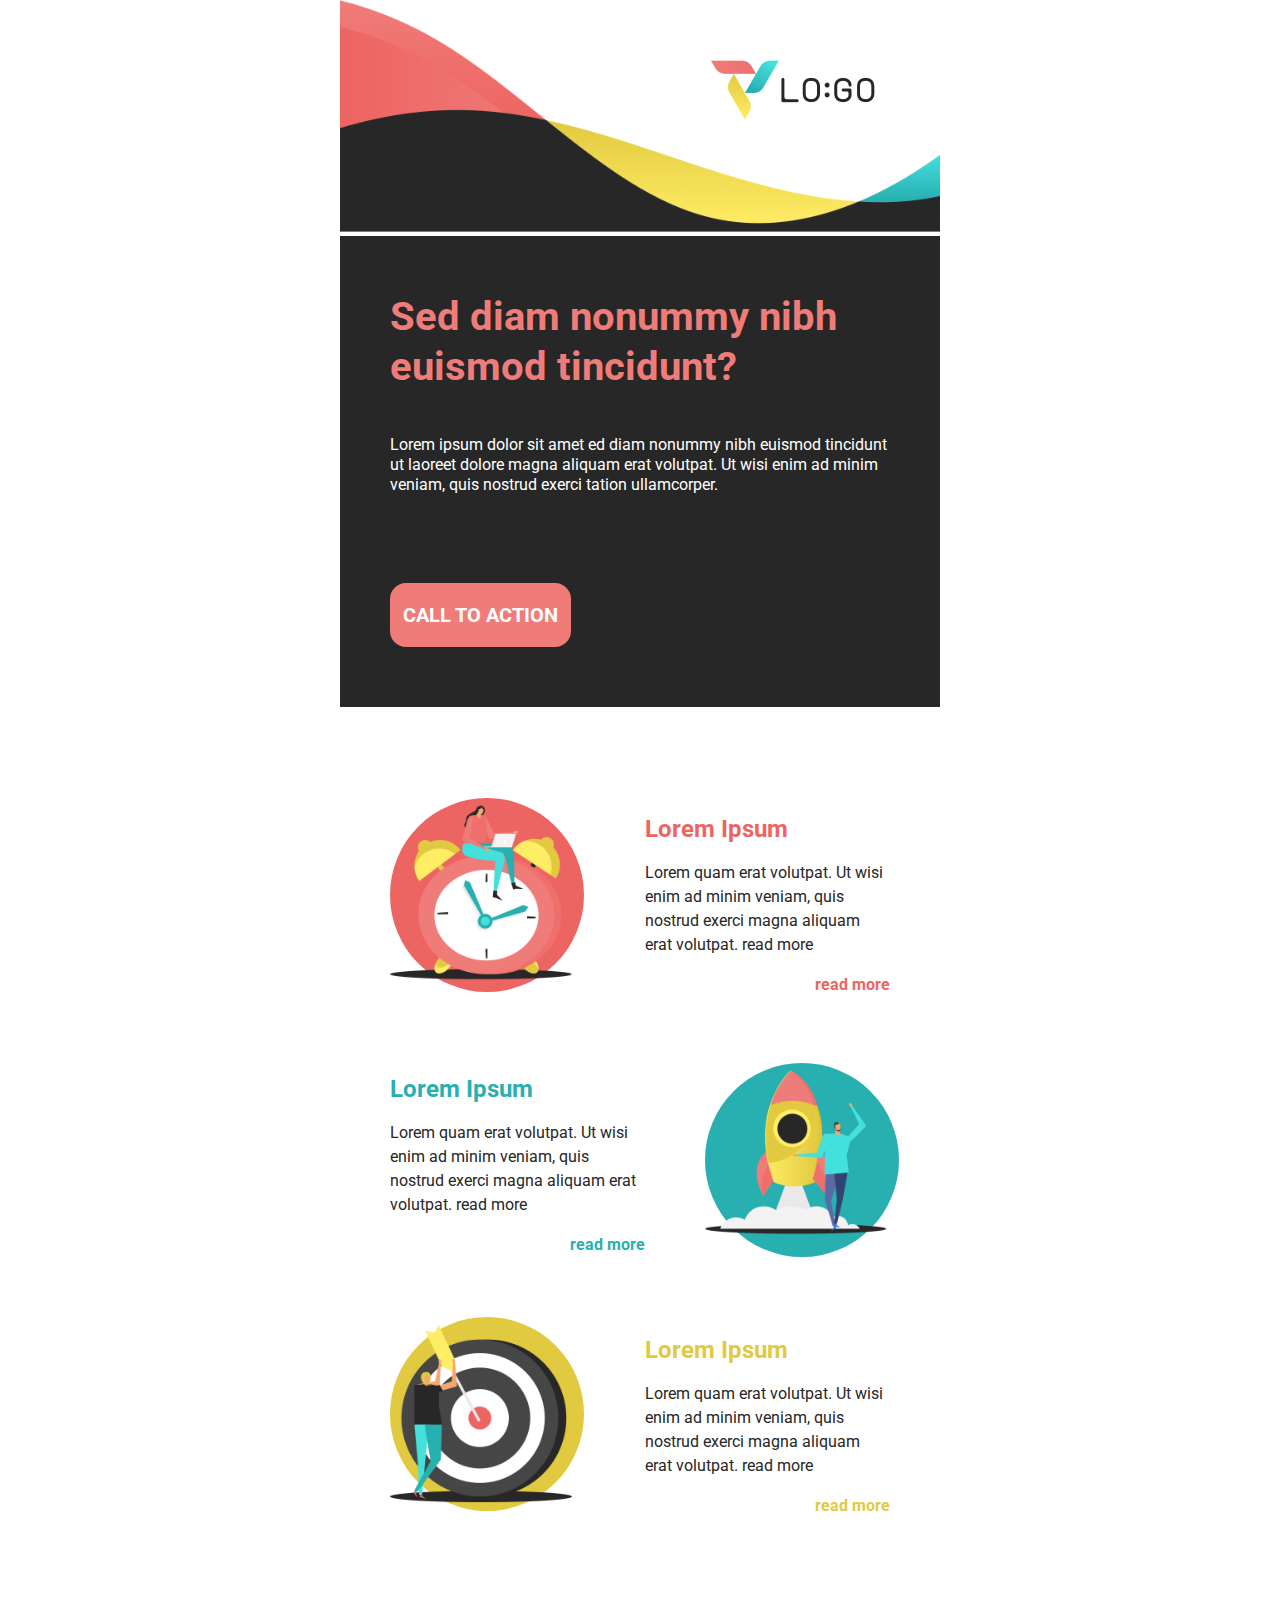
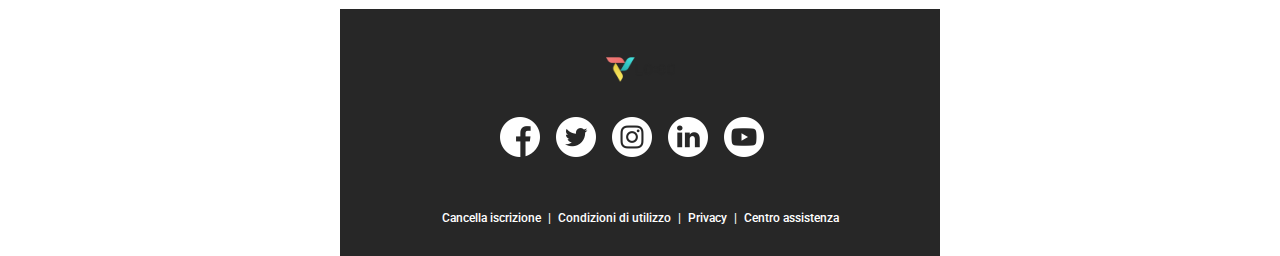
==== newsletter/index.html @ 82c2b508 "create newsletter" ====
<!DOCTYPE html>  
<html>  
<head>  
    <meta charset = "utf-8">  
    <meta http-equiv="Content-Type" content="text/html; charset=utf-8" />
    <meta name = "viewport" content = "width=device-width, initial-scale = 1.0">  
    <title>Logotel Newsletter</title>  
    <link rel="preconnect" href="https://fonts.gstatic.com" crossorigin>
    <link href="https://fonts.googleapis.com/css2?family=Roboto:ital,wght@0,100;0,300;0,400;0,500;0,700;0,900;1,100;1,300;1,400;1,500;1,700;1,900&display=swap" rel="stylesheet"> 
<style>  
* { box-sizing: border-box; }  
body {  
    font-family: 'Roboto';  
    margin: 0;  
}  
table {
    width: 600px;
    margin: auto;
    border-spacing: 0;
    border: none;
} 
.onde-1 {
    width: 600px;
}
.logo {
    width: 164px;
    height: 60px;
}
.row-header tbody {
    position: relative;
}
.row-logo {
    position: absolute;
    right: 0;
    margin-right: 65px;
    margin-top: 60px;
}
.row-header-text {
    background: #272727;
    padding: 30px 50px 80px;
}
.row-header-text h1 {
    color: #F07C79;
    font-size: 40px;
    font-weight: 700;
    text-align: left;
    line-height: 50px;
}
.row-header-text p {
    color: #FFFFFF;
    font-size: 16px;
    font-weight: 400;
    text-align: left;
    line-height: 20px;
    padding-bottom: 92px;
}
.row-header-text a {
    color: #FFFFFF;
    border-radius: 16px;
    background-color: rgba(240, 124, 121, 1);
    padding: 20px 13px;
    font-size: 20px;
    font-weight: 700;
    text-transform: uppercase;
    text-decoration: none;
}
.row-icon {
    padding: 60px 50px;
}
.row-icon img {
    width: 182px;
    height: auto;
    z-index: 2;
    position: relative;
    padding: 7px 0 12px;
}
.row-icon h2 {
    color: rgba(237, 101, 98, 1);
    font-size: 24px;
    font-weight: 700;
    letter-spacing: 0px;
    text-align: justified;
    line-height: 24px;
}
.row-icon p {
    color: #272727;
    font-size: 16px;
    line-height: 24px;
    font-weight: 400;
}
.row-icon a {
    color: #ED6562;
    font-size: 16px;
    line-height: 24px;
    font-weight: 700;
    text-align: right;
    display: block;
}
.row-icon td:nth-child(2) {
    width: 245px;
}
.row-icon td:nth-child(1) {
    position: relative;
}
.row-icon .background-icon {
    background-color: #ED6562;
    content: "";
    width: 194px;
    height: 194px;
    border-radius: 50%;
    position: absolute;
    z-index: 1;
}
.row-icon td {
    padding: 30px 0;
}
.row-icon tr:nth-child(2) td:nth-child(2) {
    padding-left: 60px;
}
.row-icon tr:nth-child(2) h2, .row-icon tr:nth-child(2) a {
    color: #28AFB0;
}
.row-icon tr:nth-child(2) .background-icon {
    background-color: #28AFB0;
}
.row-icon tr:nth-child(3) h2, .row-icon tr:nth-child(3) a {
    color: #E2CA40;
}
.row-icon tr:nth-child(3) .background-icon {
    background-color: #E2CA40;
}
.row-footer {
    background-color: #272727;
    color: #ffffff;
    display: flex;
    justify-content: center;
    padding: 47px 0 29px;
}
.row-footer img {
    width: 69px;
    height: auto;
}
.row-footer .social img {
    width: 40px;
    height: auto;
    margin-right: 16px;
}
.row-footer ul {
    list-style-type: none;
    display: flex;
    margin: 0;
    padding: 0;
}
.row-footer .social {
    margin: 33px 0 44px;
}
.row-footer ul a {
    color: #FFFFFF;
    text-decoration: none;
    font-size: 12px;
    font-weight: 500;
}
.row-footer td {
    display: flex;
    justify-content: center;
}
.row-footer ul a span {
    margin: 0 7px;
}
</style>  
<body style="width:100%;margin:0;padding:0;">
    <table cellspacing="0" cellpadding="0">
        <tbody>
            <tr>
                <td>
                    <table class="row-header" cellspacing="0" cellpadding="0">
                        <tbody>
                            <tr class="row-logo">
                                <td><img src="../img/logo/LOGO NERO.png" class="logo"></td>
                            </tr>
                            <tr>
                                <td><img src="../img/onde/onda-bianco-grigio.png" class="onde-1"></td>
                            </tr>
                        </tbody>
                    </table>
                    <table class="row-header-text" cellspacing="0" cellpadding="0">
                        <tbody>
                            <tr>
                                <td><h1>Sed diam nonummy nibh euismod tincidunt?</h1></td>
                            </tr>
                            <tr>
                                <td><p>Lorem ipsum dolor sit amet ed diam nonummy nibh euismod tincidunt ut laoreet dolore magna aliquam erat volutpat. Ut wisi enim
                                    ad minim veniam, quis nostrud exerci tation ullamcorper.</p></td>
                            </tr>
                            <tr>
                                <td><a href="https://www.google.com">call to action</a></td>
                            </tr>
                        </tbody>
                    </table>
                    <table class="row-icon">
                        <tbody>
                            <tr>
                                <td>
                                    <div class="background-icon"></div>
                                    <img src="../img/tab/sveglia.png">
                                </td>
                                <td>
                                    <h2>Lorem Ipsum</h2>
                                    <p>Lorem quam erat volutpat. Ut wisi enim ad minim veniam, quis nostrud exerci magna aliquam erat volutpat.
                                        read more</p>
                                    <a>read more</a>
                                </td>
                            </tr>
                            <tr>
                                <td>
                                    <h2>Lorem Ipsum</h2>
                                    <p>Lorem quam erat volutpat. Ut wisi enim ad minim veniam, quis nostrud exerci magna aliquam erat volutpat.
                                        read more</p>
                                    <a>read more</a>
                                </td>
                                <td>
                                    <div class="background-icon"></div>
                                    <img src="../img/tab/razzo.png">
                                </td>
                            </tr>
                            <tr>
                                <td>
                                    <div class="background-icon"></div>
                                    <img src="../img/tab/target.png">
                                </td>
                                <td>
                                    <h2>Lorem Ipsum</h2>
                                    <p>Lorem quam erat volutpat. Ut wisi enim ad minim veniam, quis nostrud exerci magna aliquam erat volutpat.
                                        read more</p>
                                    <a>read more</a>
                                </td>
                            </tr>
                        </tbody>
                    </table>
                    <table class="row-footer">
                        <tbody>
                            <tr>
                                <td><img src="../img/logo/LOGO NERO.png" alt="logo" /></td>
                            </tr>
                            <tr>
                                <td>
                                    <ul class="social">
                                        <li><a href="#"><img src="../img/icon/FB.png" alt="" /></a></li>
                                        <li><a href="#"><img src="../img/icon/TW.png" alt="" /></a></li>
                                        <li><a href="#"><img src="../img/icon/IG.png" alt="" /></a></li>
                                        <li><a href="#"><img src="../img/icon/LI.png" alt="" /></a></li>
                                        <li><a href="#"><img src="../img/icon/YT.png" alt="" /></a></li>
                                    </ul>
                                </td>
                            </tr>
                            <tr>
                                <td>
                                    <ul class="terms">
                                        <li><a href="#">Cancella iscrizione<span>|</span></a></li>
                                        <li><a href="#">Condizioni di utilizzo<span>|</span></a></li>
                                        <li><a href="#">Privacy<span>|</span></a></li>
                                        <li><a href="#">Centro assistenza</a></li>
                                    </ul>
                                </td>
                            </tr>
                        </tbody>
                    </table>
                </td>
            </tr>
        </tbody>
    </table>
  </body>  
</html>
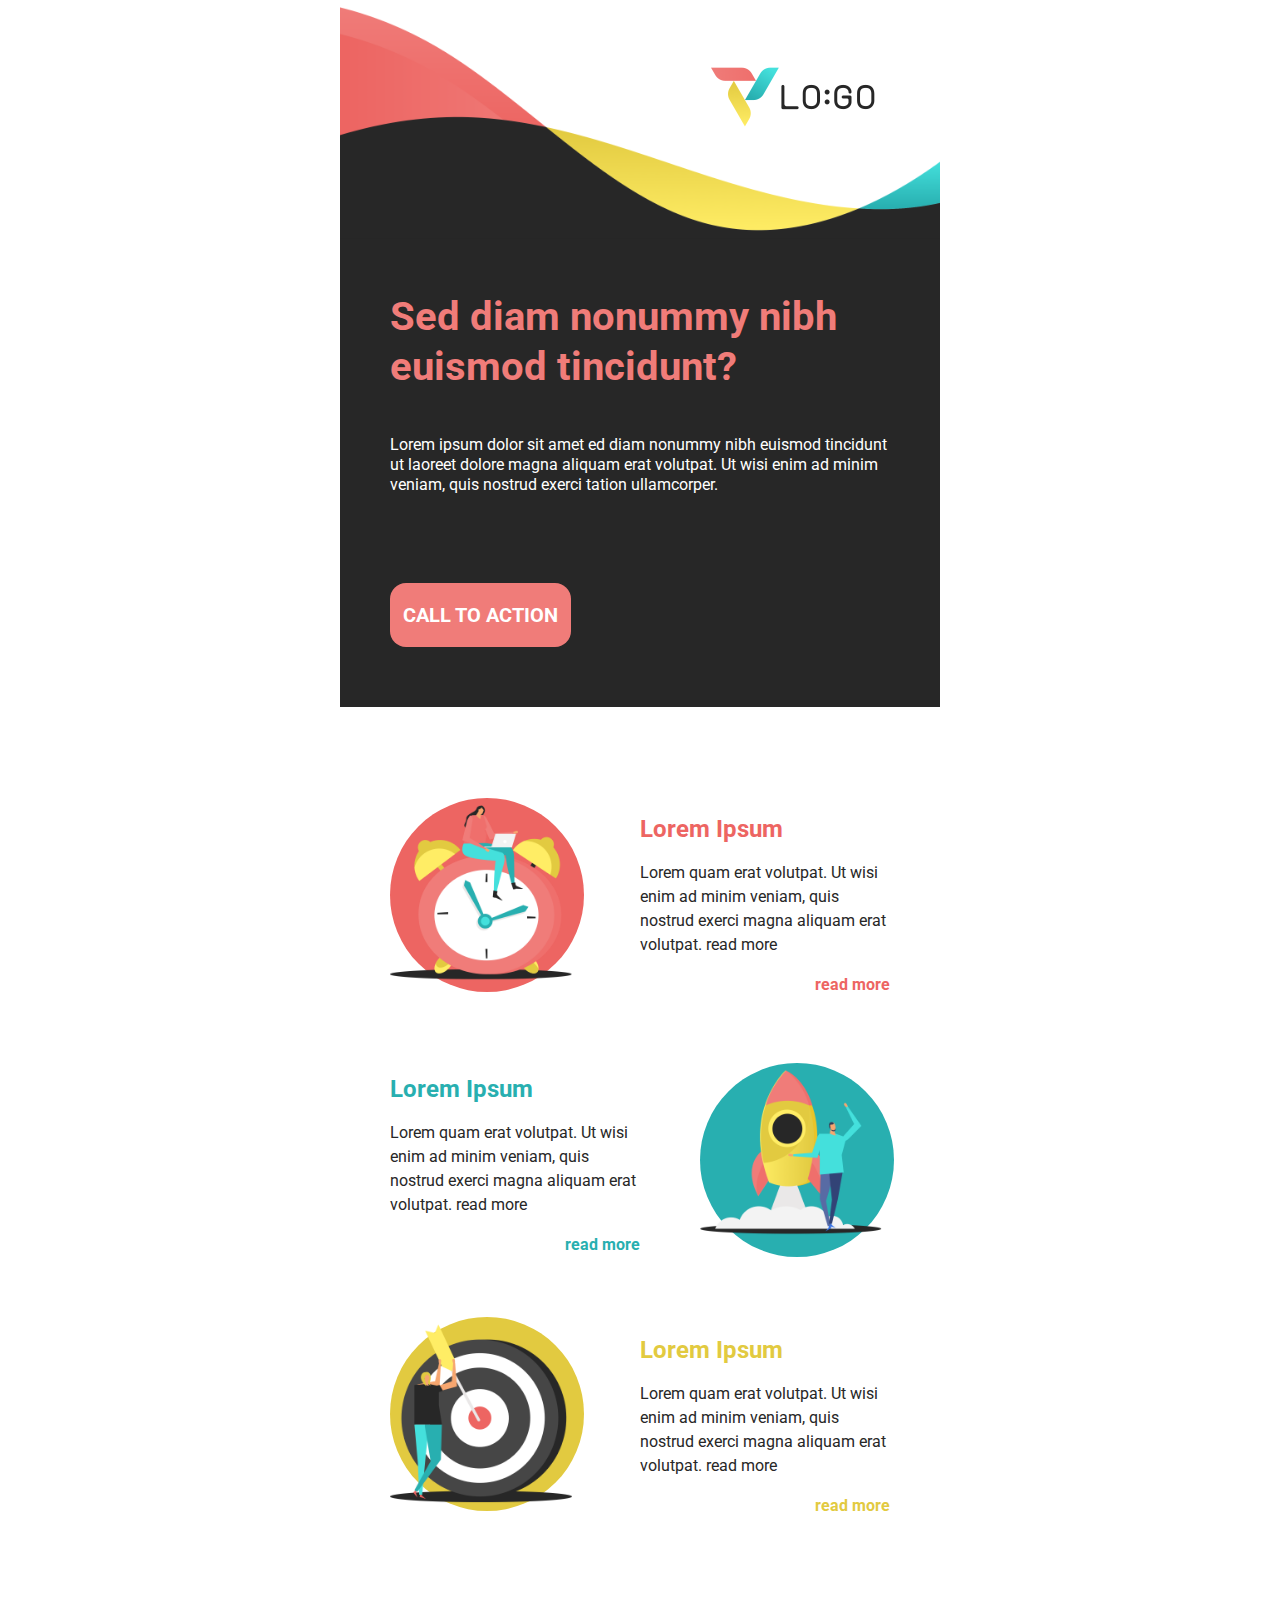
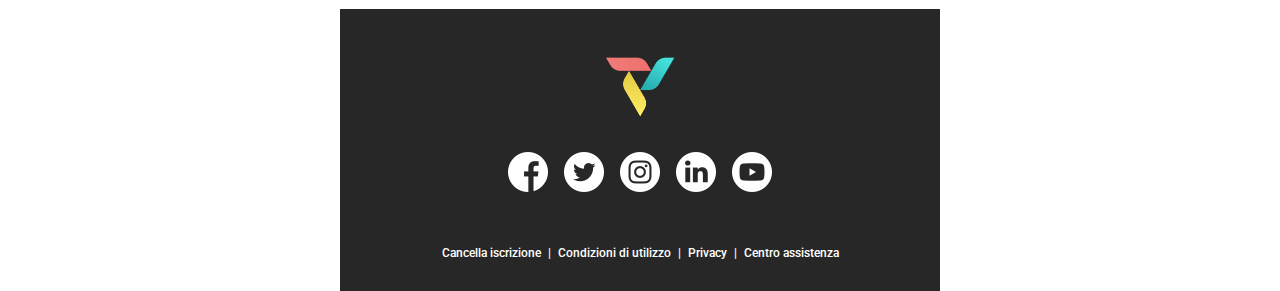
==== commit e37229f7: "newsletter responsive mobile" ====
--- a/newsletter/index.html
+++ b/newsletter/index.html
@@ -3,9 +3,9 @@
 <head>  
     <meta charset = "utf-8">  
     <meta http-equiv="Content-Type" content="text/html; charset=utf-8" />
-    <meta name = "viewport" content = "width=device-width, initial-scale = 1.0">  
+    <meta name = "viewport" content= "width=device-width, initial-scale = 1.0">  
     <title>Logotel Newsletter</title>  
-    <link rel="preconnect" href="https://fonts.gstatic.com" crossorigin>
+    <link rel="preconnect" href="https://fonts.gstatic.com">
     <link href="https://fonts.googleapis.com/css2?family=Roboto:ital,wght@0,100;0,300;0,400;0,500;0,700;0,900;1,100;1,300;1,400;1,500;1,700;1,900&display=swap" rel="stylesheet"> 
 <style>  
 * { box-sizing: border-box; }  
@@ -19,6 +19,9 @@
     border-spacing: 0;
     border: none;
 } 
+img {
+    border: 0;
+}
 .onde-1 {
     width: 600px;
 }
@@ -28,6 +31,7 @@
 }
 .row-header tbody {
     position: relative;
+    bottom: -7px;
 }
 .row-logo {
     position: absolute;
@@ -96,7 +100,7 @@
     text-align: right;
     display: block;
 }
-.row-icon td:nth-child(2) {
+.row-icon td.text {
     width: 245px;
 }
 .row-icon td:nth-child(1) {
@@ -145,6 +149,9 @@
     height: auto;
     margin-right: 16px;
 }
+.row-footer .social li:last-child img {
+    margin-right: 0;
+}
 .row-footer ul {
     list-style-type: none;
     display: flex;
@@ -166,6 +173,37 @@
 }
 .row-footer ul a span {
     margin: 0 7px;
+}
+.show-mobile {
+    display: none;
+}
+@media screen and (max-width: 425px) {
+    .row-icon {
+        width: 100%;
+        text-align: center;
+        display: flex;
+        justify-content: center;
+    }
+    .row-icon tr {
+        display: grid;
+        justify-content: center;
+    }
+    .row-icon tr td.bloc-icon {
+        display: flex;
+        justify-content: center;
+    }
+    .row-icon a {
+        text-align: center;
+    }
+    .row-icon tr:nth-child(2) td:nth-child(2) {
+        padding-left: 0;
+    }
+    .show-mobile {
+        display: block;
+    }
+    .hide-mobile {
+        display: none;
+    }
 }
 </style>  
 <body style="width:100%;margin:0;padding:0;">
@@ -176,13 +214,17 @@
                     <table class="row-header" cellspacing="0" cellpadding="0">
                         <tbody>
                             <tr class="row-logo">
-                                <td><img src="../img/logo/LOGO NERO.png" class="logo"></td>
+                                <td cellspacing="0" cellpadding="0"><img src="../img/logo/LOGO NERO.png" class="logo"></td>
                             </tr>
                             <tr>
                                 <td><img src="../img/onde/onda-bianco-grigio.png" class="onde-1"></td>
                             </tr>
                         </tbody>
                     </table>
+                </td>
+            </tr>
+            <tr>
+                <td>
                     <table class="row-header-text" cellspacing="0" cellpadding="0">
                         <tbody>
                             <tr>
@@ -197,14 +239,18 @@
                             </tr>
                         </tbody>
                     </table>
+                </td>
+            </tr>
+            <tr>
+                <td>
                     <table class="row-icon">
                         <tbody>
                             <tr>
-                                <td>
+                                <td class="bloc-icon">
                                     <div class="background-icon"></div>
                                     <img src="../img/tab/sveglia.png">
                                 </td>
-                                <td>
+                                <td class="text">
                                     <h2>Lorem Ipsum</h2>
                                     <p>Lorem quam erat volutpat. Ut wisi enim ad minim veniam, quis nostrud exerci magna aliquam erat volutpat.
                                         read more</p>
@@ -212,35 +258,45 @@
                                 </td>
                             </tr>
                             <tr>
-                                <td>
+                                <td class="text hide-mobile">
                                     <h2>Lorem Ipsum</h2>
                                     <p>Lorem quam erat volutpat. Ut wisi enim ad minim veniam, quis nostrud exerci magna aliquam erat volutpat.
                                         read more</p>
                                     <a>read more</a>
                                 </td>
-                                <td>
+                                <td class="bloc-icon">
                                     <div class="background-icon"></div>
                                     <img src="../img/tab/razzo.png">
                                 </td>
-                            </tr>
-                            <tr>
-                                <td>
-                                    <div class="background-icon"></div>
-                                    <img src="../img/tab/target.png">
-                                </td>
-                                <td>
+                                <td class="text show-mobile">
                                     <h2>Lorem Ipsum</h2>
                                     <p>Lorem quam erat volutpat. Ut wisi enim ad minim veniam, quis nostrud exerci magna aliquam erat volutpat.
                                         read more</p>
                                     <a>read more</a>
                                 </td>
                             </tr>
+                            <tr>
+                                <td class="bloc-icon">
+                                    <div class="background-icon"></div>
+                                    <img src="../img/tab/target.png">
+                                </td>
+                                <td class="text">
+                                    <h2>Lorem Ipsum</h2>
+                                    <p>Lorem quam erat volutpat. Ut wisi enim ad minim veniam, quis nostrud exerci magna aliquam erat volutpat.
+                                        read more</p>
+                                    <a>read more</a>
+                                </td>
+                            </tr>
                         </tbody>
                     </table>
+                </td>
+            </tr>
+            <tr>
+                <td>
                     <table class="row-footer">
                         <tbody>
                             <tr>
-                                <td><img src="../img/logo/LOGO NERO.png" alt="logo" /></td>
+                                <td><img src="../img/logo/logotel.png" alt="logo" /></td>
                             </tr>
                             <tr>
                                 <td>
